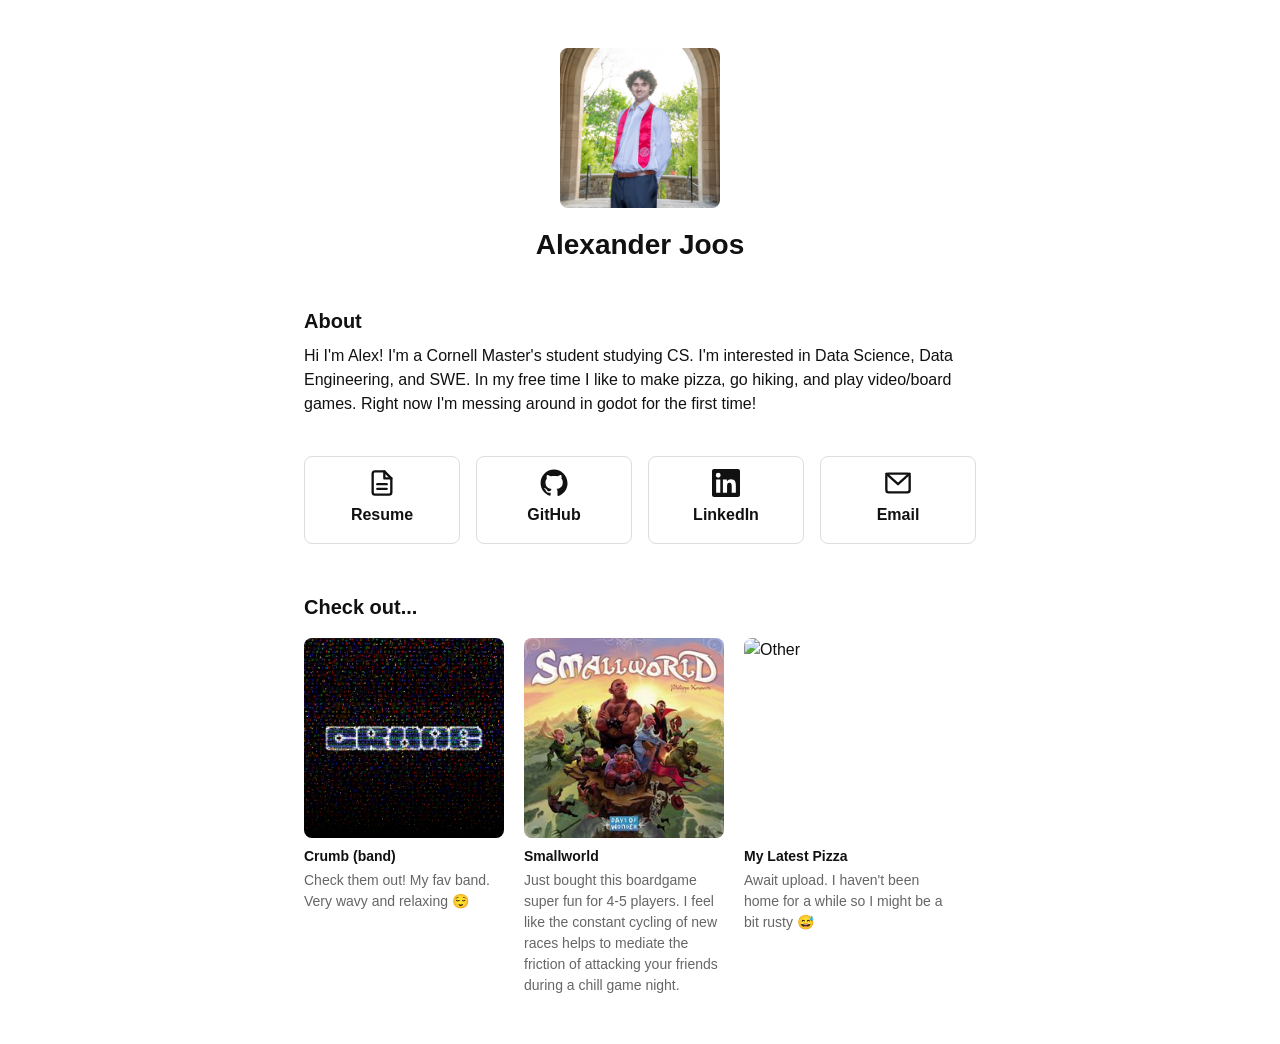
==== index.html @ 5c5f8904 "finish carosel" ====
<!DOCTYPE html>
<html lang="en">
<head>
  <meta charset="UTF-8" />
  <meta name="viewport" content="width=device-width, initial-scale=1.0" />
  <title>Alexander Joos</title>
  <link rel="stylesheet" href="styles.css" />
  <link rel="apple-touch-icon" sizes="180x180" href="favicon/apple-touch-icon.png">
  <link rel="icon" type="image/png" sizes="32x32" href="favicon/favicon-32x32.png">
  <link rel="icon" type="image/png" sizes="16x16" href="favicon/favicon-16x16.png">
  <link rel="manifest" href="favicon/site.webmanifest">
</head>
<body>
  <main class="container">
    <section class="profile">
      <div class="profile-pic-wrapper" id="profile-pic-wrapper"></div>
      <h1>Alexander Joos</h1>
    </section>

    <section class="about">
      <h2>About</h2>
      <p>
        Hi I'm Alex! I'm a Cornell Master's student studying CS. I'm interested in Data Science, Data Engineering, and SWE. In my free time I like to make pizza, go hiking, and play video/board games. Right now I'm messing around in godot for the first time!
      </p>
    </section>

    <section class="tiles">
      <a href="resume.pdf" class="tile" target="_blank" rel="noopener">
        <svg class="tile-icon" viewBox="0 0 24 24" fill="none" stroke="currentColor" stroke-width="2" stroke-linecap="round" stroke-linejoin="round" aria-hidden="true">
          <path d="M14 2H6a2 2 0 0 0-2 2v16a2 2 0 0 0 2 2h12a2 2 0 0 0 2-2V8z"/>
          <polyline points="14 2 14 8 20 8"/>
          <line x1="8" y1="13" x2="16" y2="13"/>
          <line x1="8" y1="17" x2="16" y2="17"/>
        </svg>
        <h3>Resume</h3>
      </a>
      <a href="https://github.com/alexanderjoos" class="tile" target="_blank" rel="noopener">
        <svg class="tile-icon" viewBox="0 0 24 24" fill="currentColor" aria-hidden="true">
          <path d="M12 .5C5.7.5.5 5.7.5 12c0 5.1 3.3 9.4 7.8 10.9.6.1.8-.2.8-.6v-2c-3.2.7-3.9-1.4-3.9-1.4-.5-1.3-1.3-1.7-1.3-1.7-1.1-.7.1-.7.1-.7 1.2.1 1.8 1.2 1.8 1.2 1 1.8 2.7 1.3 3.4 1 .1-.8.4-1.3.8-1.6-2.6-.3-5.3-1.3-5.3-5.7 0-1.3.4-2.3 1.2-3.1-.1-.3-.5-1.5.1-3.2 0 0 1-.3 3.2 1.2.9-.3 1.9-.4 2.9-.4s2 .1 2.9.4c2.2-1.5 3.2-1.2 3.2-1.2.6 1.6.2 2.8.1 3.1.8.8 1.2 1.9 1.2 3.1 0 4.4-2.7 5.4-5.3 5.7.4.4.8 1.1.8 2.2v3.3c0 .3.2.7.8.6 4.5-1.5 7.8-5.8 7.8-10.9C23.5 5.7 18.3.5 12 .5z"/>
        </svg>
        <h3>GitHub</h3>
      </a>
      <a href="https://linkedin.com/in/alexanderjoos1" class="tile" target="_blank" rel="noopener">
        <svg class="tile-icon" viewBox="0 0 24 24" fill="currentColor" aria-hidden="true">
          <path d="M20.447 20.452h-3.554v-5.569c0-1.328-.027-3.037-1.852-3.037-1.853 0-2.136 1.445-2.136 2.939v5.667H9.351V9h3.414v1.561h.046c.477-.9 1.637-1.85 3.37-1.85 3.601 0 4.267 2.37 4.267 5.455v6.286zM5.337 7.433a2.062 2.062 0 0 1-2.063-2.065 2.064 2.064 0 1 1 2.063 2.065zm1.782 13.019H3.555V9h3.564v11.452zM22.225 0H1.771C.792 0 0 .774 0 1.729v20.542C0 23.227.792 24 1.771 24h20.451C23.2 24 24 23.227 24 22.271V1.729C24 .774 23.2 0 22.222 0h.003z"/>
        </svg>
        <h3>LinkedIn</h3>
      </a>
      <a href="mailto:aaj46@cornell.edu" class="tile">
        <svg class="tile-icon" viewBox="0 0 24 24" fill="none" stroke="currentColor" stroke-width="2" stroke-linecap="round" stroke-linejoin="round" aria-hidden="true">
          <rect x="2" y="4" width="20" height="16" rx="2"/>
          <polyline points="2,4 12,13 22,4"/>
        </svg>
        <h3>Email</h3>
      </a>
    </section>

    <section class="checkout">
      <h2>Check out...</h2>
      <div class="checkout-grid">
        <figure class="checkout-item">
          <a href="https://www.crumbtheband.com/">
            <img src="images/crumb.jpg" alt="Other" />
          </a>
          <figcaption>
            <strong>Crumb (band)</strong>
            <span>Check them out! My fav band. Very wavy and relaxing 😌</span>
          </figcaption>
        </figure>
        <figure class="checkout-item">
          <img src="images/smallworld.jpg" alt="Board game" />
          <figcaption>
            <strong>Smallworld</strong>
            <span>Just bought this boardgame super fun for 4-5 players. I feel like the constant cycling of new races helps to mediate the friction of attacking your friends during a chill game night.</span>
          </figcaption>
        </figure>
        <figure class="checkout-item">
          <img src="images/pizza.jpg" alt="Other" />
          <figcaption>
            <strong>My Latest Pizza</strong>
            <span>Await upload. I haven't been home for a while so I might be a bit rusty 😅</span>
          </figcaption>
        </figure>
      </div>
    </section>
  </main>

  <script src="scripts.js"></script>
</body>
</html>
---- styles.css ----
* {
  box-sizing: border-box;
  margin: 0;
  padding: 0;
}

body {
  font-family: -apple-system, BlinkMacSystemFont, "Segoe UI", Roboto, sans-serif;
  background: #ffffff;
  color: #111;
  line-height: 1.5;
}

.container {
  max-width: 720px;
  margin: 0 auto;
  padding: 3rem 1.5rem;
}

.profile {
  text-align: center;
  margin-bottom: 2.5rem;
}

.profile-pic-wrapper {
  position: relative;
  width: 160px;
  height: 160px;
  margin: 0 auto 1rem;
}

.profile-pic {
  position: absolute;
  inset: 0;
  width: 100%;
  height: 100%;
  border-radius: 8px;
  object-fit: cover;
  opacity: 0;
  transition: opacity 0.8s ease-in-out;
}

.profile-pic.active {
  opacity: 1;
}

.profile h1 {
  font-size: 1.75rem;
  font-weight: 600;
}

.about {
  margin-bottom: 2.5rem;
}

.about h2 {
  font-size: 1.25rem;
  margin-bottom: 0.5rem;
}

.tiles {
  display: grid;
  grid-template-columns: repeat(4, 1fr);
  gap: 1rem;
}

.tile {
  display: flex;
  flex-direction: column;
  align-items: center;
  justify-content: center;
  gap: 0.4rem;
  padding: 0.75rem 0.5rem;
  border: 1px solid #ddd;
  border-radius: 8px;
  text-decoration: none;
  color: inherit;
  transition: border-color 0.15s, transform 0.15s;
}

.tile-icon {
  width: 28px;
  height: 28px;
}

.tile:hover {
  border-color: #111;
  transform: translateY(-2px);
}

.tile h3 {
  font-size: 1rem;
  margin-bottom: 0.25rem;
}

.tile p {
  font-size: 0.875rem;
  color: #666;
}

.checkout {
  margin-top: 3rem;
}

.checkout h2 {
  font-size: 1.25rem;
  margin-bottom: 1rem;
}

.checkout-grid {
  display: grid;
  grid-template-columns: repeat(auto-fill, minmax(160px, 200px));
  gap: 1.25rem;
}

.checkout-item {
  margin: 0;
}

.checkout-item img {
  width: 100%;
  aspect-ratio: 1 / 1;
  object-fit: cover;
  border-radius: 8px;
  display: block;
}

.checkout-item figcaption {
  display: flex;
  flex-direction: column;
  gap: 0.15rem;
  margin-top: 0.5rem;
  font-size: 0.875rem;
}

.checkout-item figcaption span {
  color: #666;
}
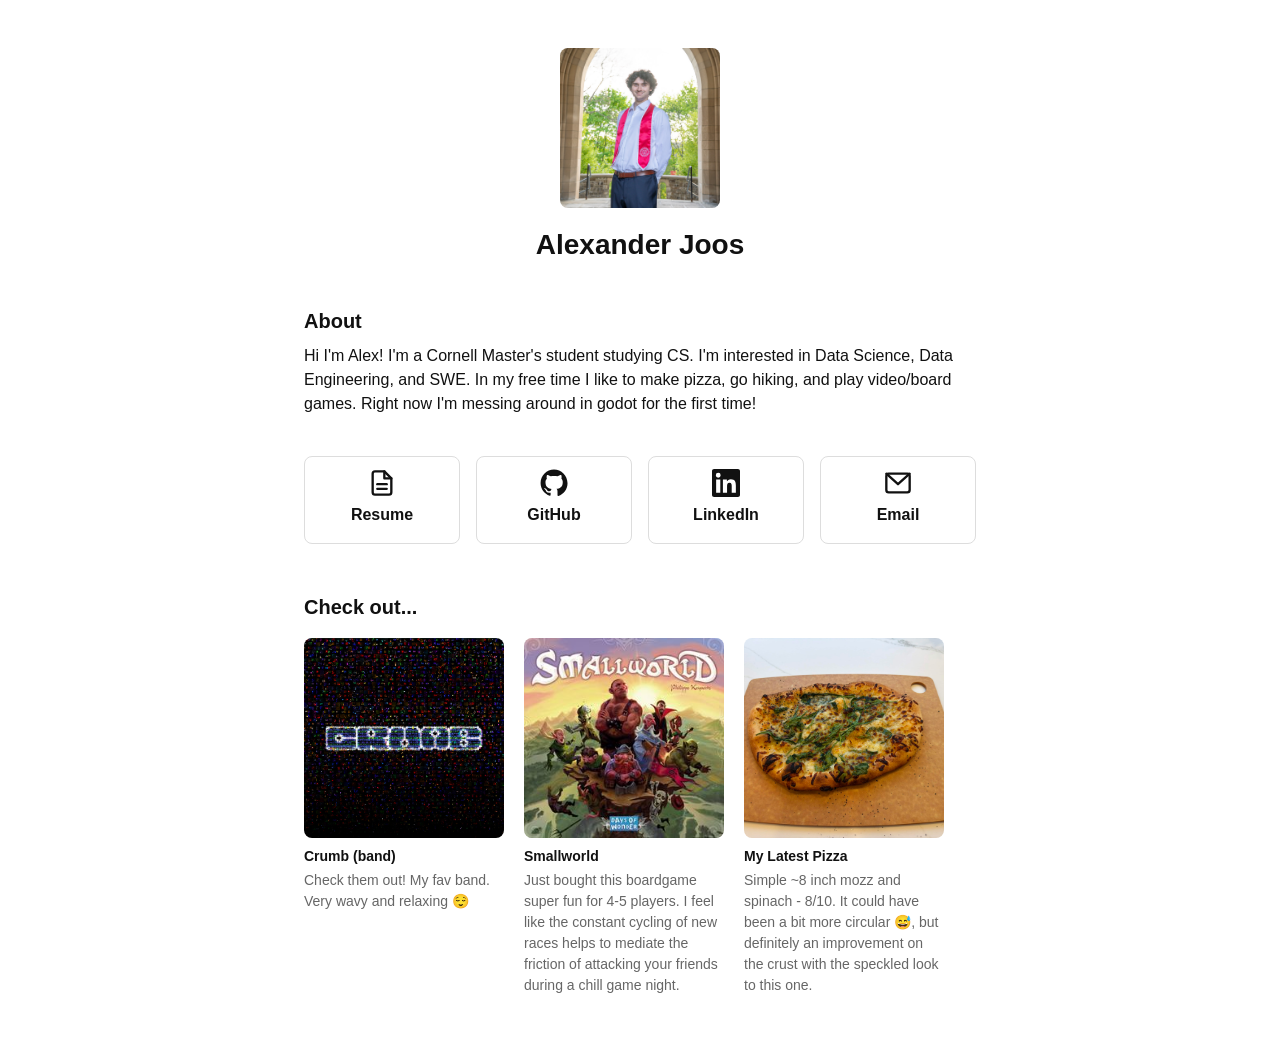
==== commit b018e47c: "pizza desc" ====
--- a/index.html
+++ b/index.html
@@ -78,7 +78,7 @@
           <img src="images/pizza.jpg" alt="Other" />
           <figcaption>
             <strong>My Latest Pizza</strong>
-            <span>Await upload. I haven't been home for a while so I might be a bit rusty 😅</span>
+            <span>Simple ~8 inch mozz and spinach - 8/10. It could have been a bit more circular 😅, but definitely an improvement on the crust with the speckled look to this one.</span>
           </figcaption>
         </figure>
       </div>
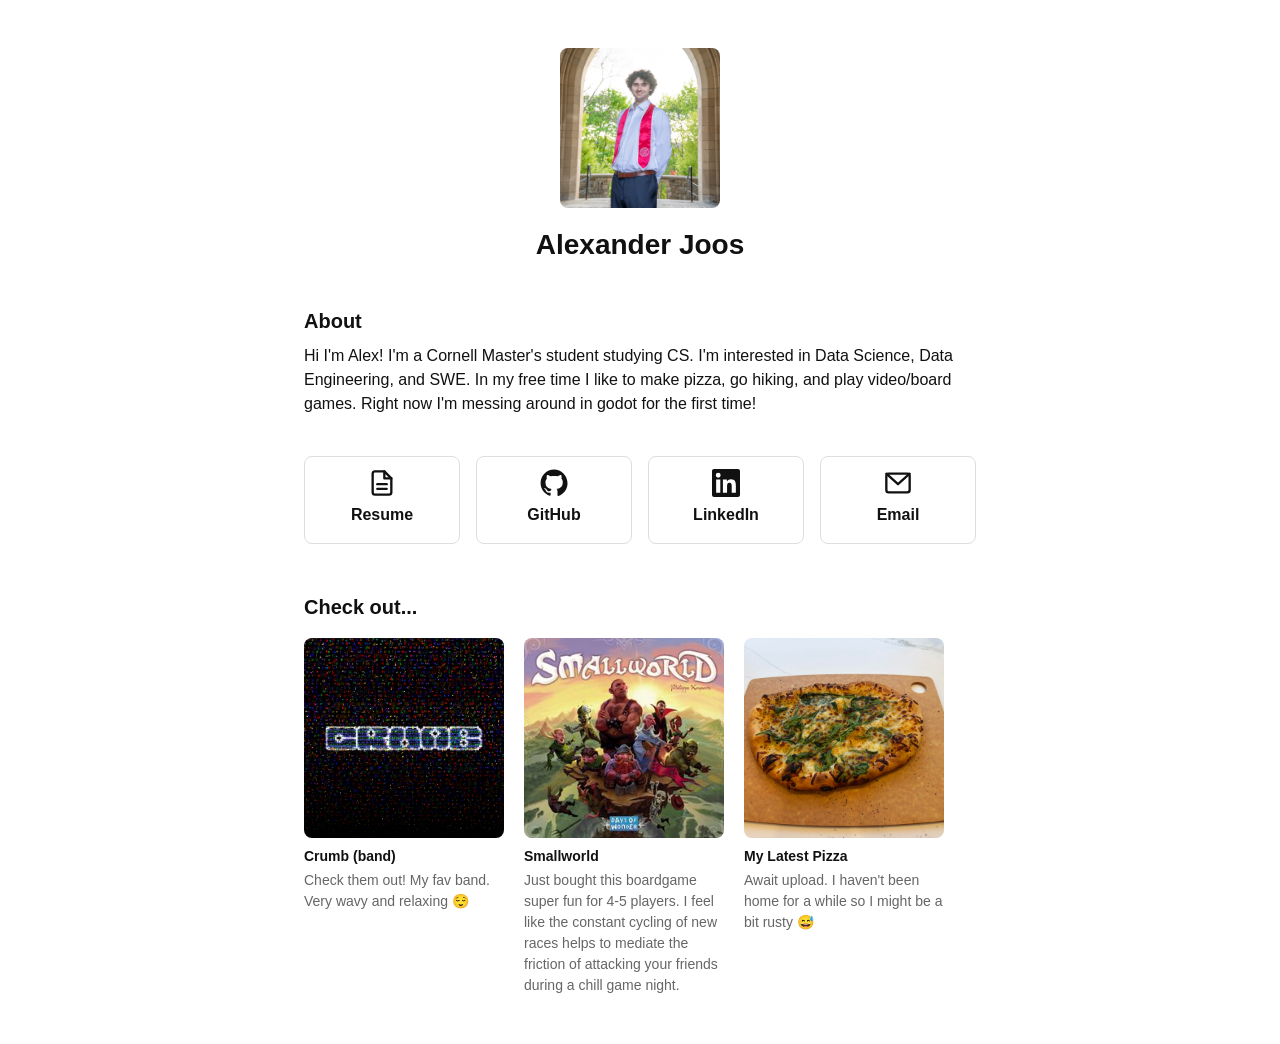
==== commit 2fe9cd57: "new resume & calendly widget" ====
--- a/index.html
+++ b/index.html
@@ -1,5 +1,23 @@
 <!DOCTYPE html>
 <html lang="en">
+
+<head>
+  <link href="https://assets.calendly.com/assets/external/widget.css" rel="stylesheet">
+  <script src="https://assets.calendly.com/assets/external/widget.js" async></script>
+</head>
+<body>
+  <script>
+    window.onload = function() {
+      Calendly.initBadgeWidget({
+        url: 'https://calendly.com/aaj46-cornell',
+        text: 'Lets Meet!',
+        color: '#2800B8',
+        textColor: '#ffffff'
+      });
+    };
+  </script>
+</body>
+
 <head>
   <meta charset="UTF-8" />
   <meta name="viewport" content="width=device-width, initial-scale=1.0" />
@@ -78,7 +96,7 @@
           <img src="images/pizza.jpg" alt="Other" />
           <figcaption>
             <strong>My Latest Pizza</strong>
-            <span>Simple ~8 inch mozz and spinach - 8/10. It could have been a bit more circular 😅, but definitely an improvement on the crust with the speckled look to this one.</span>
+            <span>Await upload. I haven't been home for a while so I might be a bit rusty 😅</span>
           </figcaption>
         </figure>
       </div>
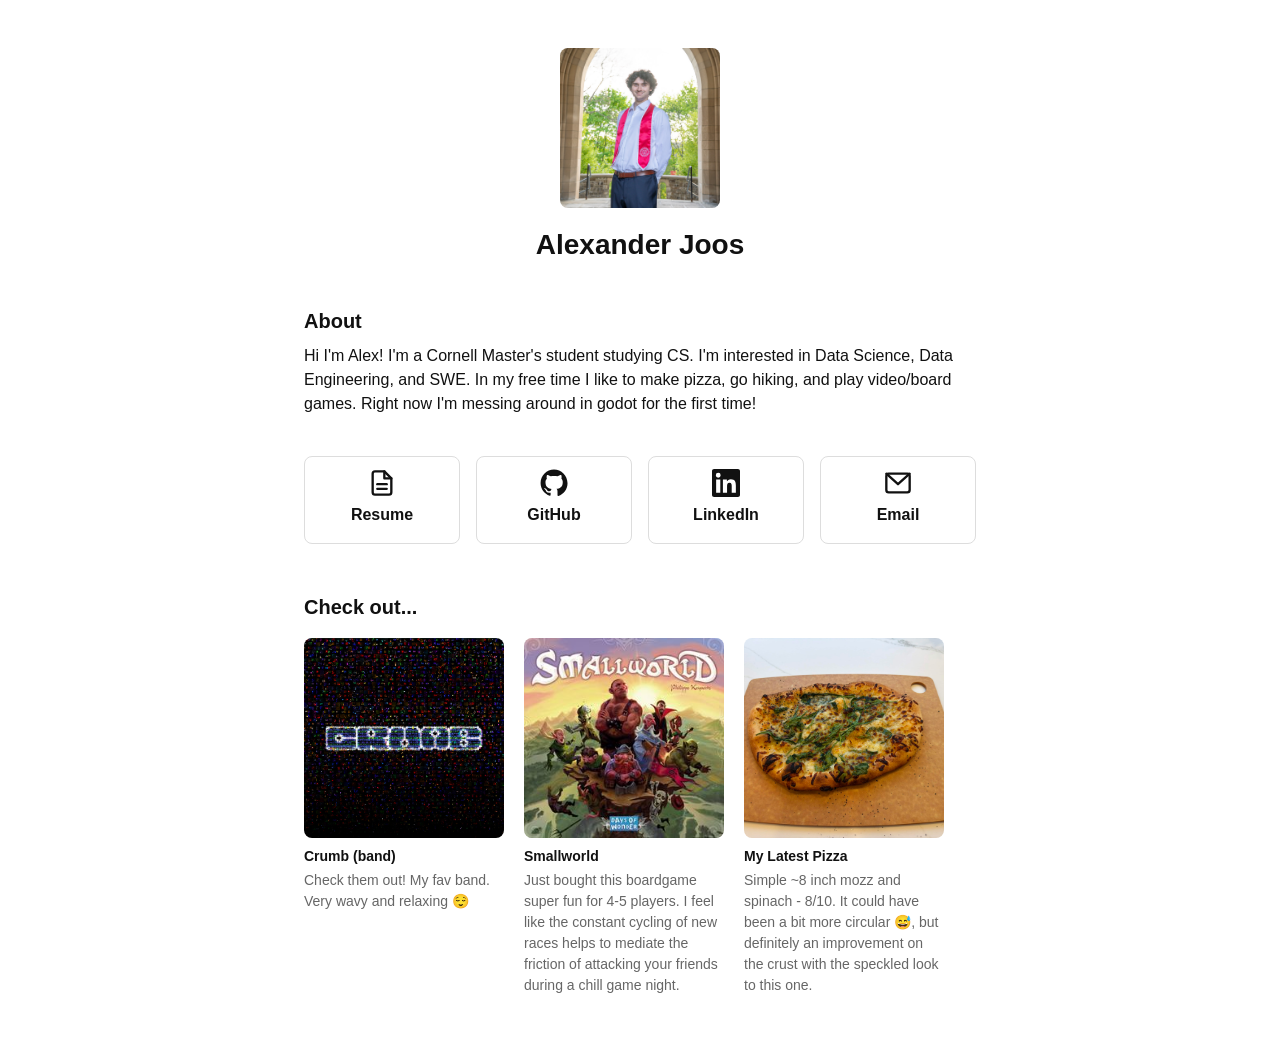
==== commit b81e2d0b: "Merge branch 'main' of github.com:alexanderjoos/alexanderjoos" ====
--- a/index.html
+++ b/index.html
@@ -96,7 +96,7 @@
           <img src="images/pizza.jpg" alt="Other" />
           <figcaption>
             <strong>My Latest Pizza</strong>
-            <span>Await upload. I haven't been home for a while so I might be a bit rusty 😅</span>
+            <span>Simple ~8 inch mozz and spinach - 8/10. It could have been a bit more circular 😅, but definitely an improvement on the crust with the speckled look to this one.</span>
           </figcaption>
         </figure>
       </div>
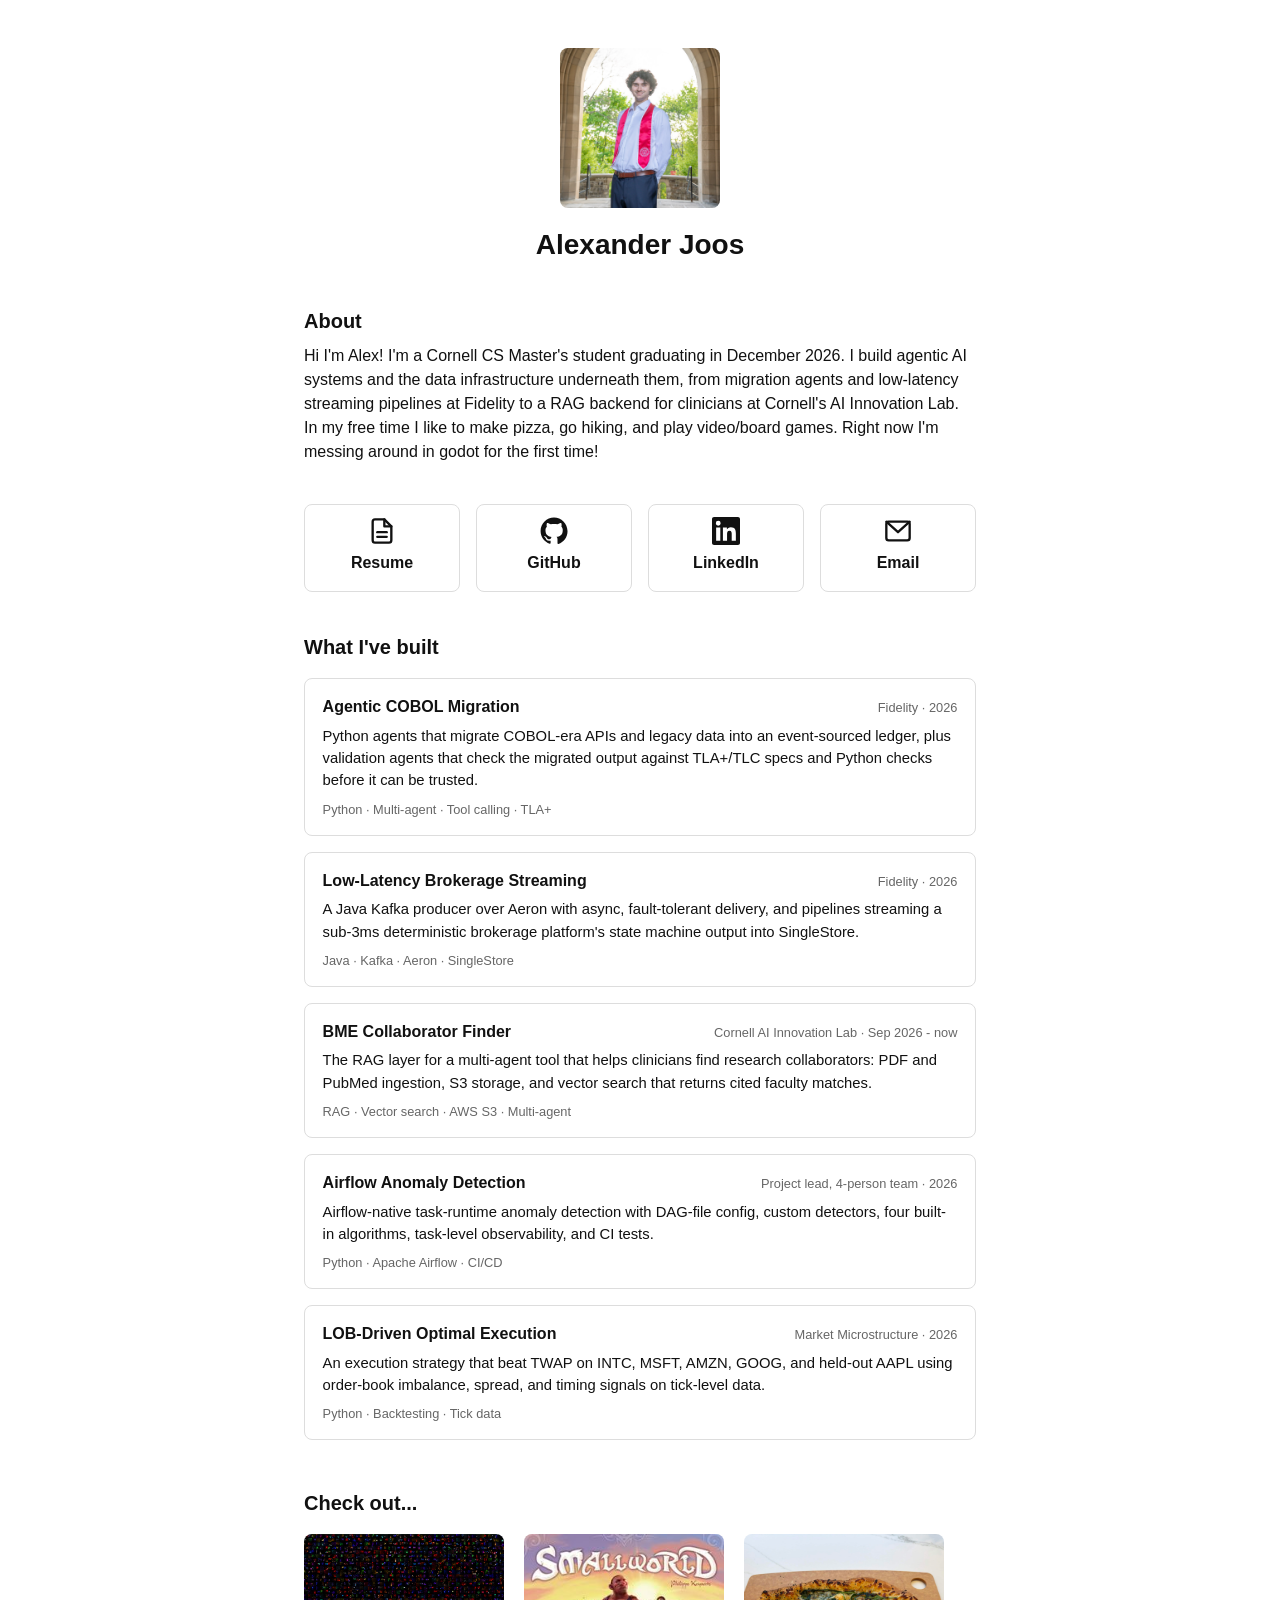
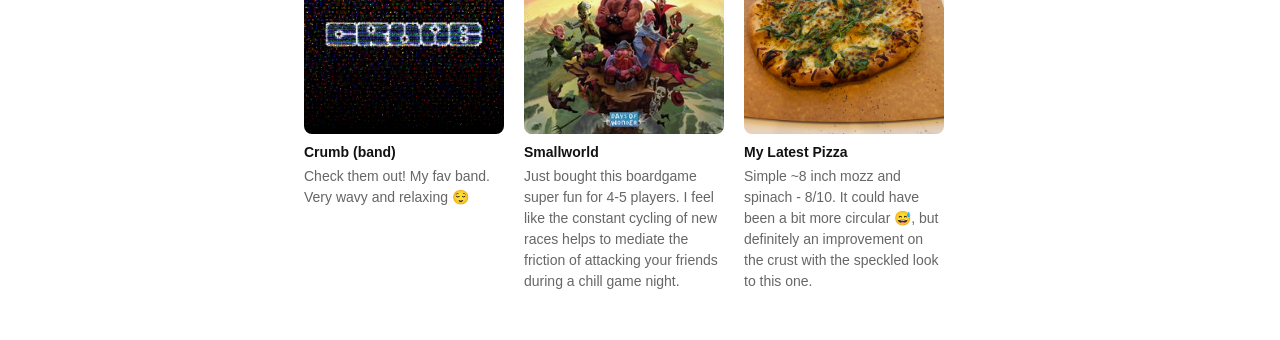
==== commit ccf29389: "Add projects section and sharpen About Co-Authored-By: Claude Opus 5.5 <noreply@anthropic.com> Claud" ====
--- a/index.html
+++ b/index.html
@@ -38,7 +38,7 @@
     <section class="about">
       <h2>About</h2>
       <p>
-        Hi I'm Alex! I'm a Cornell Master's student studying CS. I'm interested in Data Science, Data Engineering, and SWE. In my free time I like to make pizza, go hiking, and play video/board games. Right now I'm messing around in godot for the first time!
+        Hi I'm Alex! I'm a Cornell CS Master's student graduating in December 2026. I build agentic AI systems and the data infrastructure underneath them, from migration agents and low-latency streaming pipelines at Fidelity to a RAG backend for clinicians at Cornell's AI Innovation Lab. In my free time I like to make pizza, go hiking, and play video/board games. Right now I'm messing around in godot for the first time!
       </p>
     </section>
 
@@ -71,6 +71,52 @@
         </svg>
         <h3>Email</h3>
       </a>
+    </section>
+
+    <section class="projects">
+      <h2>What I've built</h2>
+      <div class="project-list">
+        <article class="project">
+          <div class="project-head">
+            <h3>Agentic COBOL Migration</h3>
+            <span class="project-meta">Fidelity &middot; 2026</span>
+          </div>
+          <p>Python agents that migrate COBOL-era APIs and legacy data into an event-sourced ledger, plus validation agents that check the migrated output against TLA+/TLC specs and Python checks before it can be trusted.</p>
+          <p class="project-tags">Python &middot; Multi-agent &middot; Tool calling &middot; TLA+</p>
+        </article>
+        <article class="project">
+          <div class="project-head">
+            <h3>Low-Latency Brokerage Streaming</h3>
+            <span class="project-meta">Fidelity &middot; 2026</span>
+          </div>
+          <p>A Java Kafka producer over Aeron with async, fault-tolerant delivery, and pipelines streaming a sub-3ms deterministic brokerage platform's state machine output into SingleStore.</p>
+          <p class="project-tags">Java &middot; Kafka &middot; Aeron &middot; SingleStore</p>
+        </article>
+        <article class="project">
+          <div class="project-head">
+            <h3>BME Collaborator Finder</h3>
+            <span class="project-meta">Cornell AI Innovation Lab &middot; Sep 2026 - now</span>
+          </div>
+          <p>The RAG layer for a multi-agent tool that helps clinicians find research collaborators: PDF and PubMed ingestion, S3 storage, and vector search that returns cited faculty matches.</p>
+          <p class="project-tags">RAG &middot; Vector search &middot; AWS S3 &middot; Multi-agent</p>
+        </article>
+        <article class="project">
+          <div class="project-head">
+            <h3>Airflow Anomaly Detection</h3>
+            <span class="project-meta">Project lead, 4-person team &middot; 2026</span>
+          </div>
+          <p>Airflow-native task-runtime anomaly detection with DAG-file config, custom detectors, four built-in algorithms, task-level observability, and CI tests.</p>
+          <p class="project-tags">Python &middot; Apache Airflow &middot; CI/CD</p>
+        </article>
+        <article class="project">
+          <div class="project-head">
+            <h3>LOB-Driven Optimal Execution</h3>
+            <span class="project-meta">Market Microstructure &middot; 2026</span>
+          </div>
+          <p>An execution strategy that beat TWAP on INTC, MSFT, AMZN, GOOG, and held-out AAPL using order-book imbalance, spread, and timing signals on tick-level data.</p>
+          <p class="project-tags">Python &middot; Backtesting &middot; Tick data</p>
+        </article>
+      </div>
     </section>
 
     <section class="checkout">
--- a/styles.css
+++ b/styles.css
@@ -56,6 +56,56 @@
 .about h2 {
   font-size: 1.25rem;
   margin-bottom: 0.5rem;
+}
+
+.projects {
+  margin-top: 2.5rem;
+}
+
+.projects h2 {
+  font-size: 1.25rem;
+  margin-bottom: 1rem;
+}
+
+.project-list {
+  display: flex;
+  flex-direction: column;
+  gap: 1rem;
+}
+
+.project {
+  border: 1px solid #ddd;
+  border-radius: 8px;
+  padding: 1rem 1.1rem;
+}
+
+.project-head {
+  display: flex;
+  flex-wrap: wrap;
+  justify-content: space-between;
+  align-items: baseline;
+  gap: 0.25rem 1rem;
+  margin-bottom: 0.35rem;
+}
+
+.project h3 {
+  font-size: 1rem;
+  font-weight: 600;
+}
+
+.project-meta {
+  font-size: 0.8rem;
+  color: #666;
+}
+
+.project p {
+  font-size: 0.925rem;
+}
+
+.project .project-tags {
+  margin-top: 0.5rem;
+  font-size: 0.8rem;
+  color: #666;
 }
 
 .tiles {
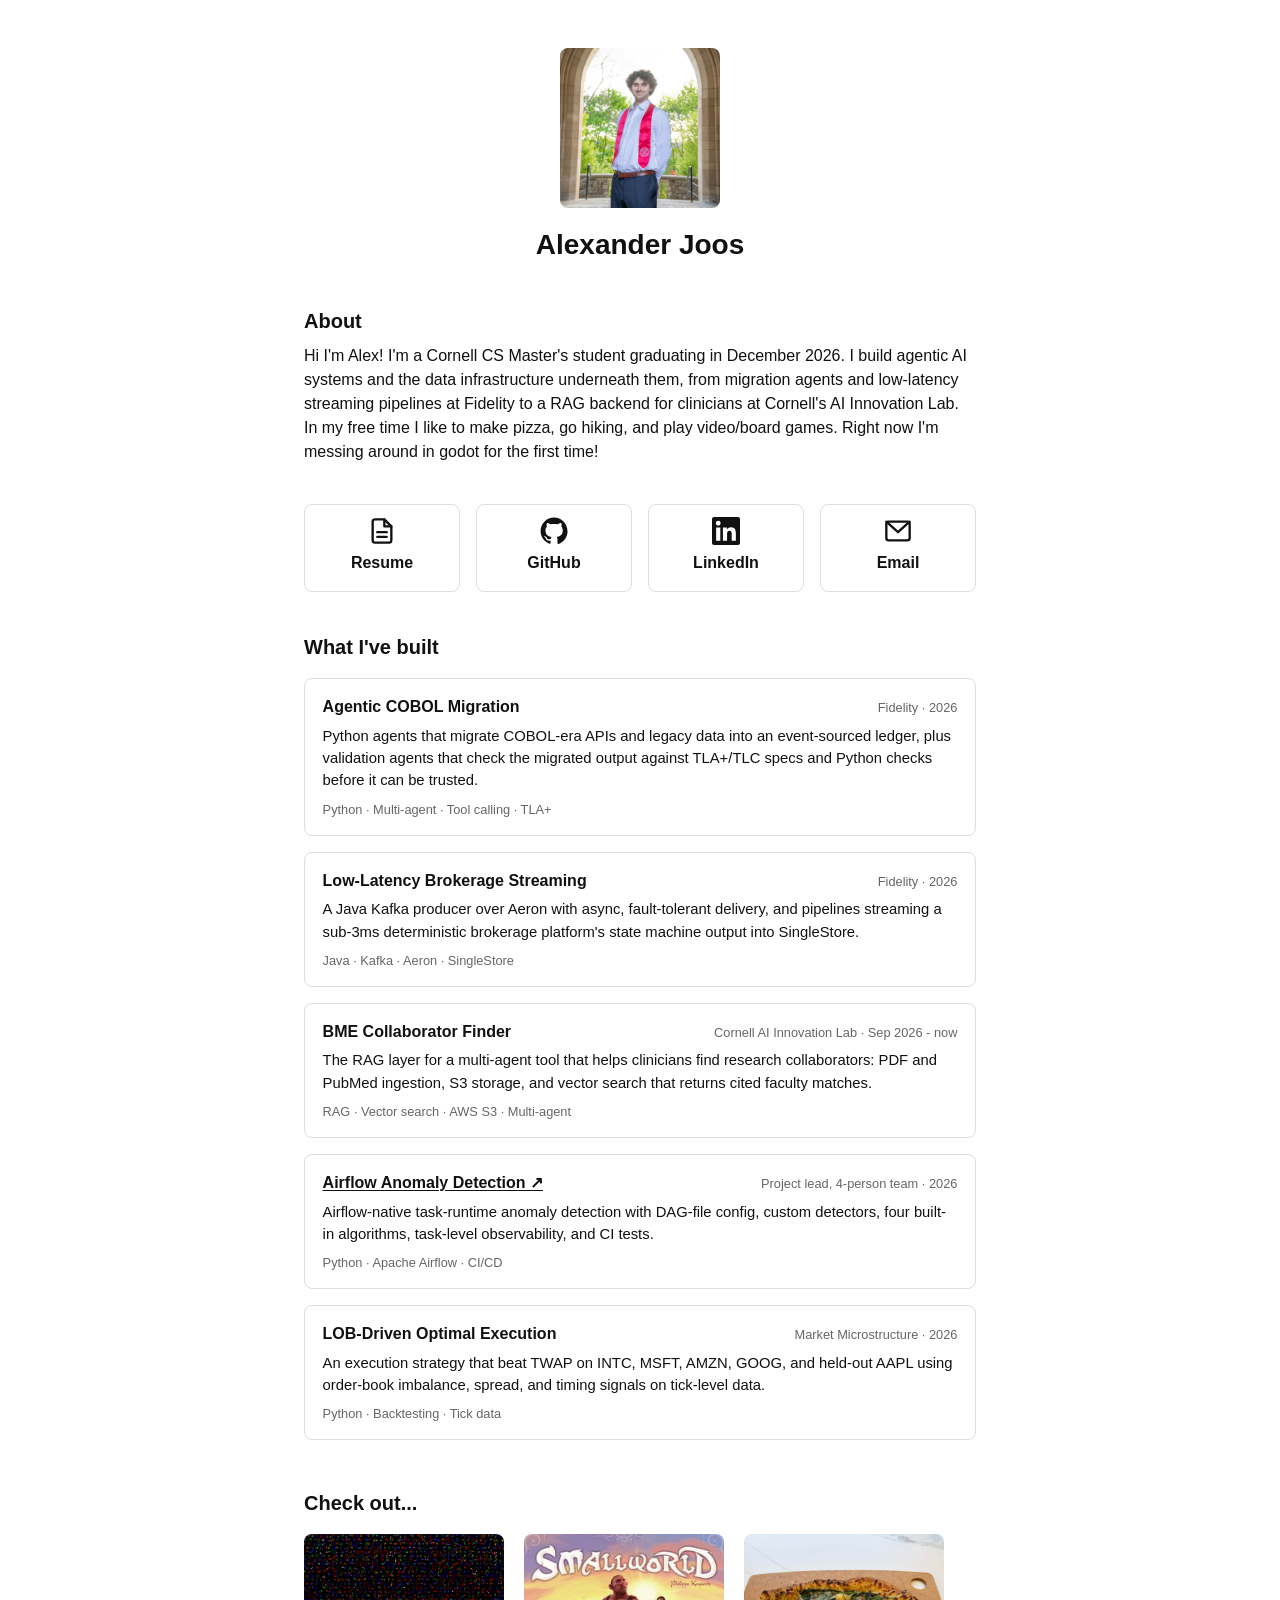
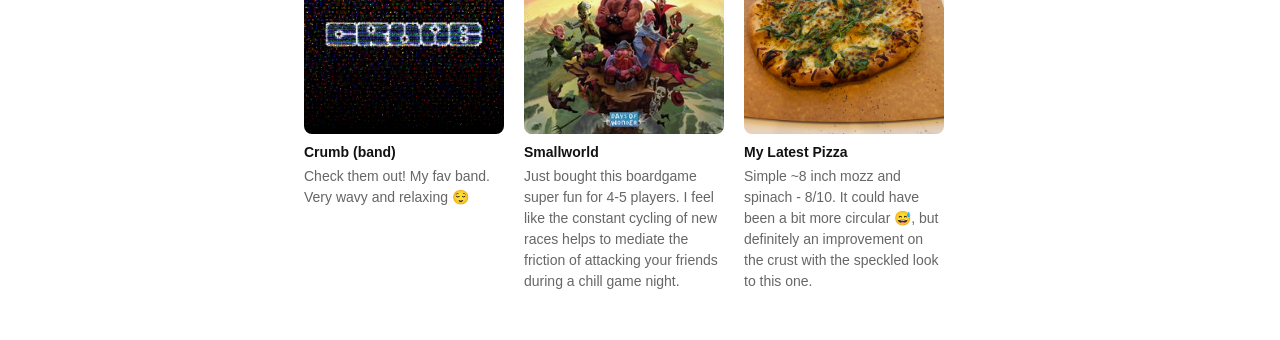
==== commit 6bd9bc4e: "Link Airflow project to its user manual Co-Authored-By: Claude Opus 5.5 <noreply@anthropic.com> Clau" ====
--- a/index.html
+++ b/index.html
@@ -102,7 +102,7 @@
         </article>
         <article class="project">
           <div class="project-head">
-            <h3>Airflow Anomaly Detection</h3>
+            <h3><a href="https://github.com/CS-5150-Airflow-Anomaly-Detection/airflow-anomaly-detection/wiki/Task-Anomaly-Detection-User-Manual" target="_blank" rel="noopener">Airflow Anomaly Detection &#8599;</a></h3>
             <span class="project-meta">Project lead, 4-person team &middot; 2026</span>
           </div>
           <p>Airflow-native task-runtime anomaly detection with DAG-file config, custom detectors, four built-in algorithms, task-level observability, and CI tests.</p>
--- a/styles.css
+++ b/styles.css
@@ -93,6 +93,12 @@
   font-weight: 600;
 }
 
+.project h3 a {
+  color: inherit;
+  text-decoration: underline;
+  text-underline-offset: 2px;
+}
+
 .project-meta {
   font-size: 0.8rem;
   color: #666;
